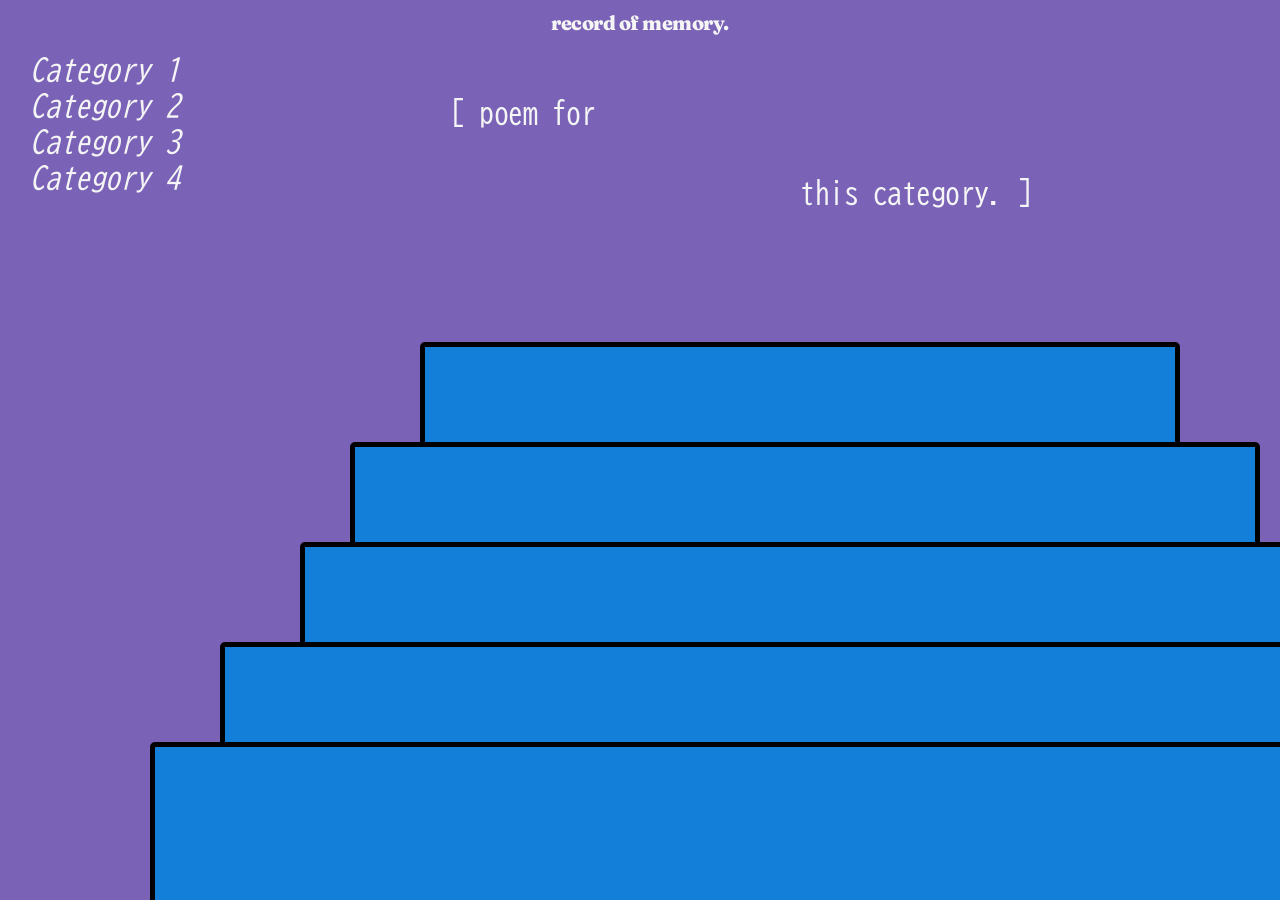
==== cat2.html @ 8b9e2235 "html audio transfer" ====
<!DOCTYPE html>
<html>
<link rel="preconnect" href="https://fonts.googleapis.com">
<link rel="preconnect" href="https://fonts.gstatic.com" crossorigin>
<link href="https://fonts.googleapis.com/css2?family=Averia+Serif+Libre:ital,wght@0,300;0,400;0,700;1,300;1,400;1,700&family=Fraunces:ital,opsz,wght@0,9..144,100..900;1,9..144,100..900&family=Instrument+Serif:ital@0;1&family=Lexend+Zetta:wght@100..900&family=Special+Gothic+Condensed+One&display=swap" rel="stylesheet">
<link rel="preconnect" href="https://fonts.googleapis.com">
<link rel="preconnect" href="https://fonts.gstatic.com" crossorigin>
<link href="https://fonts.googleapis.com/css2?family=Averia+Serif+Libre:ital,wght@0,300;0,400;0,700;1,300;1,400;1,700&family=BIZ+UDGothic&family=Fraunces:ital,opsz,wght@0,9..144,100..900;1,9..144,100..900&family=Instrument+Serif:ital@0;1&family=Lexend+Zetta:wght@100..900&family=Special+Gothic+Condensed+One&display=swap" rel="stylesheet">

<link rel="stylesheet" href="styles.css">
<head>
    <title>HTML Audio Example</title>
</head>
<body>
    <h1> record of memory.</h1>
    <h2>[ poem for</h2>
    <h3> this category. ]</h3>
    <a href="index.html">Category 1</a> <br><br>
    <a href="cat2.html">Category 2</a> <br><br>
    <a href="cat3.html">Category 3</a> <br><br>
    <a href="cat4.html">Category 4</a> <br><br>
</div>
<div class="audio-container">
    <div class="audio6"></div>
    <div class="audio7"></div>
    <div class="audio8"></div>
    <div class="audio9"></div>
    <div class="audio10"></div>
</div>
</body>
</html>
---- styles.css ----
.special-gothic-condensed-one-regular {
  font-family: "Special Gothic Condensed One", sans-serif;
  font-style: normal;
}

.fraunces {
  font-family: "Fraunces", serif;
  font-optical-sizing: auto;
  font-weight: 800;
  font-style: normal;
  font-variation-settings:
    "SOFT" 0,
    "WONK" 0;
}

.biz-udgothic-regular {
  font-family: "BIZ UDGothic", sans-serif;
  font-weight: 400;
  font-style: normal;
}

body {
    background-color: #7a62b6;
    margin: 0;
    padding: 0;
    height: 100%;      /* Sets the height to the full viewport height */
    width: 100%;       /* Sets the width to the full viewport width */
    overflow: hidden;  /* Prevents all horizontal and vertical scrolling */
    margin-top: 10px;
}

h1 {
    color: whitesmoke;
    text-align: center;
    margin-top: 2px;
    font-size: 20px;
    font-family: "Fraunces", serif;
    font-weight: 800;
    letter-spacing: -0.5px;
    padding: 0;
    z-index: -1000;
}

h2 {
  position: absolute;
  color: whitesmoke;
  font-family: "BIZ UDGothic", sans-serif;
  font-weight: 400;
  font-style: normal;
  letter-spacing: -0.5px;
  font-size: 30px;
  margin-top: 50px;
  margin-left: 450px;
  z-index: -1000;
}

h3 {
  position: absolute;
  color: whitesmoke;
  font-family: "BIZ UDGothic", sans-serif;
  font-weight: 400;
  font-style: normal;
  letter-spacing: -0.5px;
  font-size: 30px;
  margin-left: 800px;
  margin-top: 130px;
  z-index: -1000;
}

a {
  position: absolute;
  font-family: "BIZ UDGothic", sans-serif;
  font-style: italic;
  font-size: 30px;
  text-decoration: none;
  margin-left: 30px;
  line-height: 1.5;
  z-index: 9000;
  color: whitesmoke;



}
.audio-container {
  position: fixed;
}

.audio1, .audio2, .audio3, .audio4, .audio5 {
  position: absolute;
  background-color: rgb(255, 116, 41);
  border-radius: 5px;
  border: black 4pt solid;
  transition: all 1s ease;
}

.audio1, .audio6, .audio11, .audio16 {
  width: 750px;
  height: 750px;
  margin-left: 420px;
  z-index: -1000;
  margin-top: 150px;
}

.audio1:hover {
  margin-top: 20px;
  transition: all 1s ease;
}

.audio2, .audio7, .audio12, .audio17 {
  width: 900px;
  height: 900px;
  margin-left: 350px;
  z-index: 200;
  margin-top: 250px;
}

.audio2:hover {
  margin-top: 20px;
  transition: all 1s ease;
}

.audio3, .audio8, .audio13, .audio18 {
  width: 1000px;
  height: 1000px;
  margin-left: 300px;
  z-index: 600;
  margin-top: 350px;
}

.audio3:hover {
  margin-top: 20px;
  transition: all 1s ease;
}

.audio4, .audio9, .audio14, .audio19 {
  width: 1150px;
  height: 1150px;
  margin-left: 220px;
  z-index: 1000;
  margin-top: 450px;
}

.audio4:hover {
  margin-top: 20px;
  transition: all 1s ease;
}

.audio5, .audio10, .audio15, .audio20 {
  width: 1300px;
  height: 1300px;
  margin-left: 150px;
  z-index: 2000;
  margin-top: 550px;
}

.audio5:hover {
  margin-top: 20px;
  transition: all 1s ease;
}

.audio6, .audio7, .audio8, .audio9, .audio10 {
  position: absolute;
  background-color: rgb(19, 127, 216);
  border-radius: 5px;
  border: black 4pt solid;
  transition: all 1s ease;
}

.audio6 {
  position: absolute;
  width: 750px;
  height: 750px;
  margin-left: 420px;
  z-index: -1000;
  margin-top: 150px;
}

.audio6:hover {
  margin-top: 20px;
  transition: all 1s ease;
}

.audio7 {
  position: absolute;
  width: 900px;
  height: 900px;
  background-color: rgb(19, 127, 216);
  margin-left: 350px;
  z-index: 200;
  margin-top: 250px;
  border-radius: 5px;
  border: black 4pt solid;
  transition: all 1s ease;
}

.audio7:hover {
  margin-top: 20px;
  transition: all 1s ease;
}

.audio8 {
  position: absolute;
  width: 1000px;
  height: 1000px;
  background-color: rgb(19, 127, 216);
  margin-left: 300px;
  z-index: 600;
  margin-top: 350px;
  border-radius: 5px;
  border: black 4pt solid;
  transition: all 1s ease;
}

.audio8:hover {
  margin-top: 20px;
  transition: all 1s ease;
}

.audio9 {
  position: absolute;
  width: 1150px;
  height: 1150px;
  background-color: rgb(19, 127, 216);
  margin-left: 220px;
  z-index: 1000;
  margin-top: 450px;
  border-radius: 5px;
  border: black 4pt solid;
  transition: all 1s ease;
}

.audio9:hover {
  margin-top: 20px;
  transition: all 1s ease;
}

.audio10 {
  position: absolute;
  width: 1300px;
  height: 1300px;
  background-color: rgb(19, 127, 216);
  margin-left: 150px;
  z-index: 2000;
  margin-top: 550px;
  border-radius: 5px;
  border: black 4pt solid;
  transition: all 1s ease;
}

.audio10:hover {
  margin-top: 20px;
  transition: all 1s ease;
}

.audio11 {
  position: absolute;
  width: 750px;
  height: 750px;
  background-color: rgb(255, 116, 41);
  margin-left: 420px;
  z-index: -1000;
  margin-top: 150px;
  border-radius: 5px;
  border: black 4pt solid;
  transition: all 1s ease;
}

.audio11:hover {
  margin-top: 20px;
  transition: all 1s ease;
}

.audio12 {
  position: absolute;
  width: 900px;
  height: 900px;
  background-color: rgb(255, 116, 41);
  margin-left: 350px;
  z-index: 200;
  margin-top: 250px;
  border-radius: 5px;
  border: black 4pt solid;
  transition: all 1s ease;
}

.audio12:hover {
  margin-top: 20px;
  transition: all 1s ease;
}

.audio13 {
  position: absolute;
  width: 1000px;
  height: 1000px;
  background-color: rgb(255, 116, 41);
  margin-left: 300px;
  z-index: 600;
  margin-top: 350px;
  border-radius: 5px;
  border: black 4pt solid;
  transition: all 1s ease;
}

.audio13:hover {
  margin-top: 20px;
  transition: all 1s ease;
}

.audio14 {
  position: absolute;
  width: 1150px;
  height: 1150px;
  background-color: rgb(255, 116, 41);
  margin-left: 220px;
  z-index: 1000;
  margin-top: 450px;
  border-radius: 5px;
  border: black 4pt solid;
  transition: all 1s ease;
}

.audio14:hover {
  margin-top: 20px;
  transition: all 1s ease;
}

.audio15 {
  position: absolute;
  width: 1300px;
  height: 1300px;
  background-color: rgb(255, 116, 41);
  margin-left: 150px;
  z-index: 2000;
  margin-top: 550px;
  border-radius: 5px;
  border: black 4pt solid;
  transition: all 1s ease;
}

.audio15:hover {
  margin-top: 20px;
  transition: all 1s ease;
}
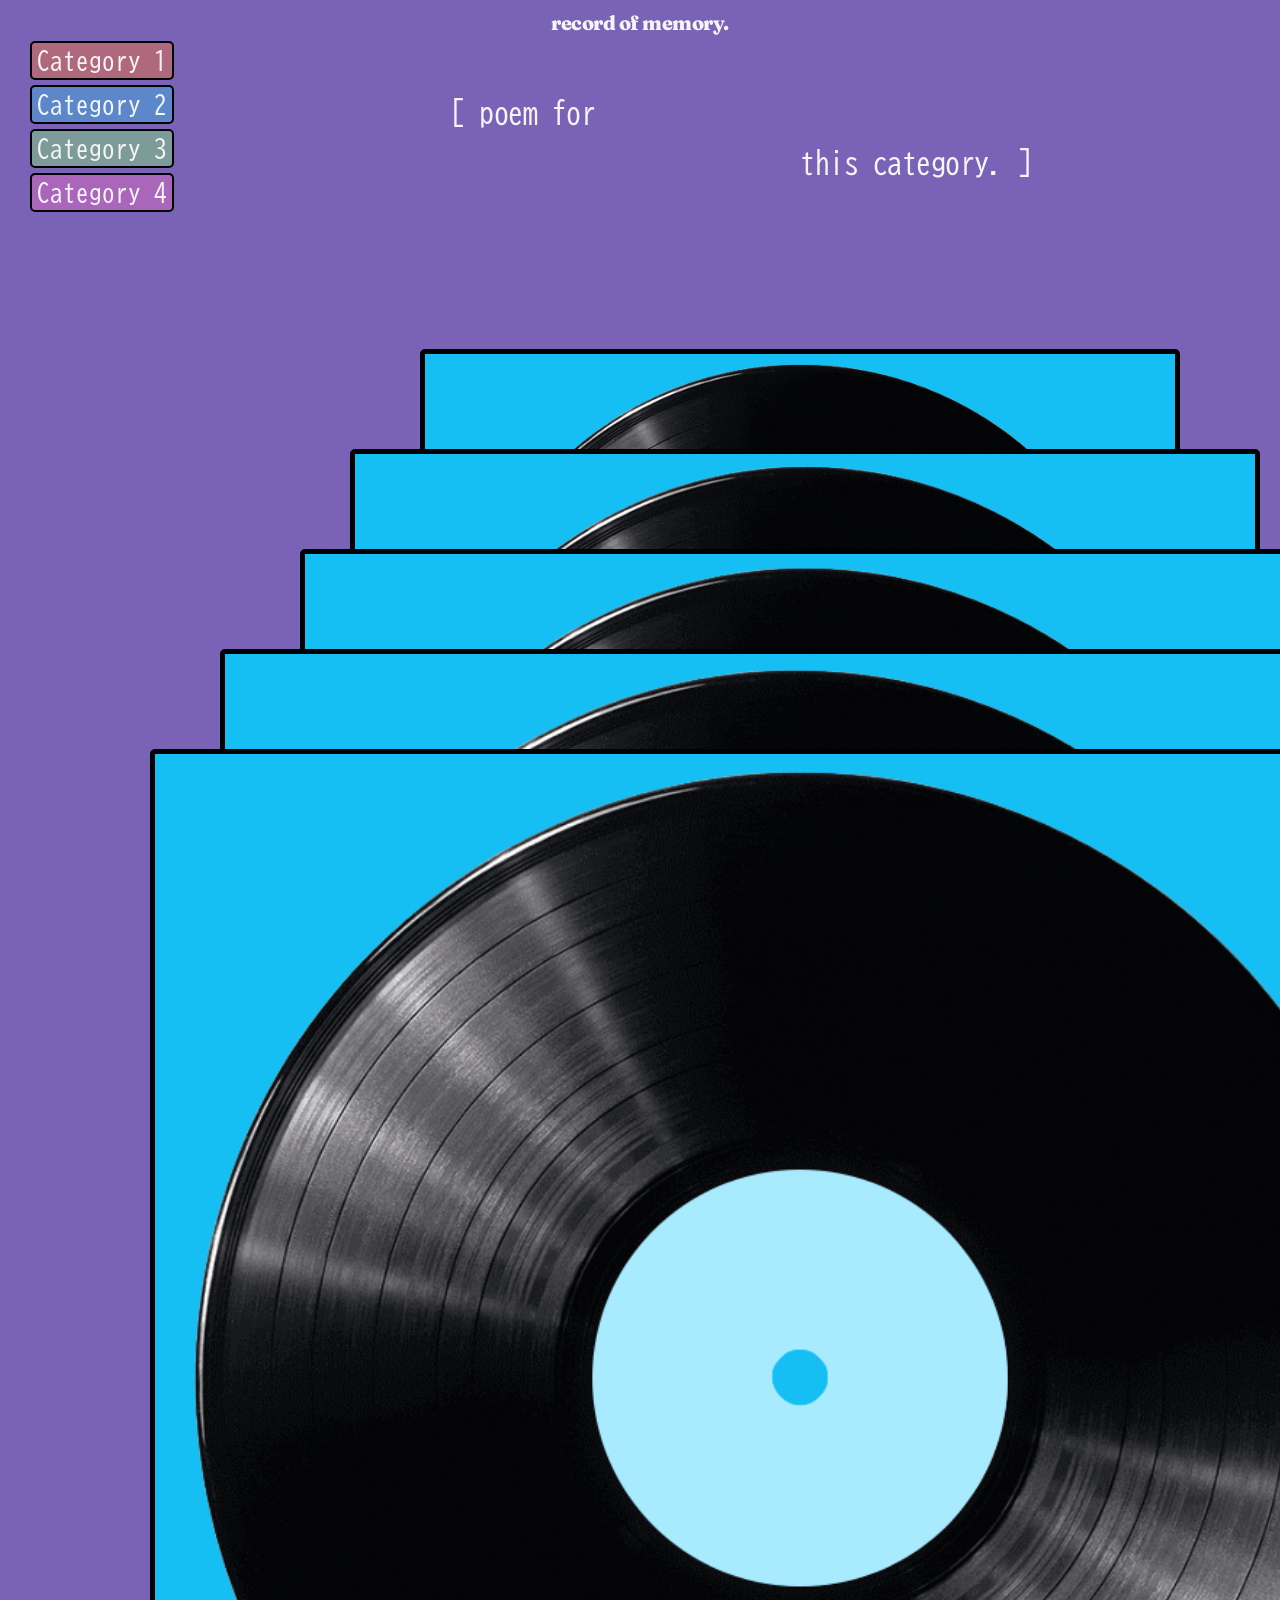
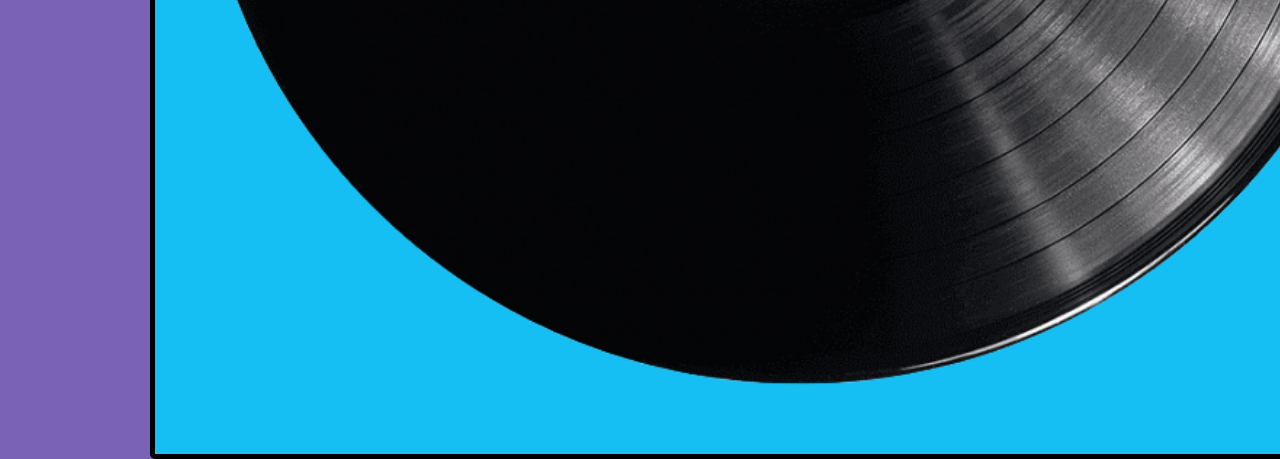
==== commit 3feba5ec: "all changes" ====
--- a/cat2.html
+++ b/cat2.html
@@ -21,11 +21,21 @@
     <a href="cat4.html">Category 4</a> <br><br>
 </div>
 <div class="audio-container">
-    <div class="audio6"></div>
-    <div class="audio7"></div>
-    <div class="audio8"></div>
-    <div class="audio9"></div>
-    <div class="audio10"></div>
+    <div class="audio6">
+         <img src="assets/audio6.png" id="img6">
+    </div>
+    <div class="audio7">
+         <img src="assets/audio7.png" id="img7">
+    </div>
+    <div class="audio8">
+         <img src="assets/audio8.png" id="img8">
+    </div>
+    <div class="audio9">
+         <img src="assets/audio9.png" id="img9">
+    </div>
+    <div class="audio10">
+         <img src="assets/audio10.png" id="img10">
+    </div>
 </div>
 </body>
 </html>
--- a/styles.css
+++ b/styles.css
@@ -23,7 +23,7 @@
     background-color: #7a62b6;
     margin: 0;
     padding: 0;
-    height: 100%;      /* Sets the height to the full viewport height */
+    height: 100vh;      /* Sets the height to the full viewport height */
     width: 100%;       /* Sets the width to the full viewport width */
     overflow: hidden;  /* Prevents all horizontal and vertical scrolling */
     margin-top: 10px;
@@ -38,11 +38,159 @@
     font-weight: 800;
     letter-spacing: -0.5px;
     padding: 0;
-    z-index: -1000;
+    z-index: 100;
+    position: relative;
+}
+
+a {
+  position: relative;
+  font-family: "BIZ UDGothic", sans-serif;
+  font-style: normal;
+  font-size: 25px;
+  text-decoration: none;
+  margin-left: 30px;
+  z-index: 1500;
+  color: whitesmoke;
+  padding: 5px;
+  border: black 2pt solid;
+  border-radius: 5px;
+  margin-bottom: 50px;
+}
+
+a[href^="index.html"] {
+  background-color: rgba(255, 116, 41, 0.4);
+}
+
+a[href^="cat2.html"] {
+  background-color: rgb(49, 192, 235, 0.4);
+
+}
+
+a[href^="cat3.html"]{
+  background-color: rgb(131, 243, 111, 0.4);
+}
+
+a[href^="cat4.html"] {
+  background-color: rgb(243, 111, 192, 0.4);
+}
+
+a[href^="index.html"]:hover {
+  background-color: #ff7429;
+  padding: 10px;
+
+}
+
+a[href^="cat2.html"]:hover {
+  background-color: #31c0eb;
+  padding: 10px;
+}
+
+a[href^="cat3.html"]:hover {
+  background-color: #A2C743;
+  padding: 10px;
+}
+
+a[href^="cat4.html"]:hover {
+  background-color: #f36fc0;
+  padding: 10px;
+}
+
+.audio-container {
+  position: relative;
+  height: 100vh;                                                        
+}
+
+.img [src] {
+  /* changed: center inside .audio-container */
+  position: absolute;
+  top: 50%;
+  left: 50%;
+  transform: translate(-50%, -50%);
+  /* keep stacking control as needed */
+  z-index: 0;
+}
+
+.audio1:hover, .audio2:hover, .audio3:hover, .audio4:hover, .audio5:hover, .audio6:hover, .audio7:hover, .audio8:hover, .audio9:hover, .audio10:hover, .audio11:hover, .audio12:hover, .audio13:hover, .audio14:hover, .audio15:hover, .audio16:hover, .audio17:hover, .audio18:hover, .audio19:hover, .audio20:hover {
+  margin-top: 20px;
+  transition: all 1s ease;
+  transform: translateZ(50px);
+  margin-top: -150px;
+}
+
+.audio1, .audio2, .audio3, .audio4, .audio5 {
+  position: absolute;
+  background-color: rgb(255, 116, 41);
+  border-radius: 5px;
+  border: black 4pt solid;
+  transition: all 1s ease;
+}
+
+.audio6, .audio7, .audio8, .audio9, .audio10 {
+  position: absolute;
+  background-color: rgb(21, 191, 243);
+  border-radius: 5px;
+  border: black 4pt solid;
+  transition: all 1s ease;
+}
+
+.audio11, .audio12, .audio13, .audio14, .audio15 {
+  position: absolute;
+  background-color: #A2C743;
+  border-radius: 5px;
+  border: black 4pt solid;
+  transition: all 1s ease;
+}
+
+.audio16, .audio17, .audio18, .audio19, .audio20 {
+  position: absolute;
+  background-color: rgb(243, 111, 192);
+  border-radius: 5px;
+  border: black 4pt solid;
+  transition: all 1s ease;
+}
+
+.audio1, .audio6, .audio11, .audio16 {
+  width: 750px;
+  height: 750px;
+  margin-left: 420px;
+  z-index: 150;
+  margin-top: 125px;
+}
+
+.audio2, .audio7, .audio12, .audio17 {
+  width: 900px;
+  height: 900px;
+  margin-left: 350px;
+  z-index: 200;
+  margin-top: 225px;
+}
+
+.audio3, .audio8, .audio13, .audio18 {
+  width: 1000px;
+  height: 1000px;
+  margin-left: 300px;
+  z-index: 600;
+  margin-top: 325px;
+}
+
+.audio4, .audio9, .audio14, .audio19 {
+  width: 1150px;
+  height: 1150px;
+  margin-left: 220px;
+  z-index: 1000;
+  margin-top: 425px;
+}
+
+.audio5, .audio10, .audio15, .audio20 {
+  width: 1300px;
+  height: 1300px;
+  margin-left: 150px;
+  z-index: 2000;
+  margin-top: 525px;
 }
 
 h2 {
-  position: absolute;
+  position: fixed;
   color: whitesmoke;
   font-family: "BIZ UDGothic", sans-serif;
   font-weight: 400;
@@ -55,7 +203,7 @@
 }
 
 h3 {
-  position: absolute;
+  position: fixed;
   color: whitesmoke;
   font-family: "BIZ UDGothic", sans-serif;
   font-weight: 400;
@@ -63,281 +211,37 @@
   letter-spacing: -0.5px;
   font-size: 30px;
   margin-left: 800px;
-  margin-top: 130px;
+  margin-top: 100px;
   z-index: -1000;
 }
 
-a {
-  position: absolute;
-  font-family: "BIZ UDGothic", sans-serif;
-  font-style: italic;
-  font-size: 30px;
-  text-decoration: none;
-  margin-left: 30px;
-  line-height: 1.5;
-  z-index: 9000;
-  color: whitesmoke;
-
-
-
-}
-.audio-container {
-  position: fixed;
-}
-
-.audio1, .audio2, .audio3, .audio4, .audio5 {
-  position: absolute;
-  background-color: rgb(255, 116, 41);
-  border-radius: 5px;
-  border: black 4pt solid;
-  transition: all 1s ease;
-}
-
-.audio1, .audio6, .audio11, .audio16 {
-  width: 750px;
-  height: 750px;
-  margin-left: 420px;
-  z-index: -1000;
-  margin-top: 150px;
-}
-
-.audio1:hover {
-  margin-top: 20px;
-  transition: all 1s ease;
-}
-
-.audio2, .audio7, .audio12, .audio17 {
-  width: 900px;
-  height: 900px;
-  margin-left: 350px;
-  z-index: 200;
-  margin-top: 250px;
-}
-
-.audio2:hover {
-  margin-top: 20px;
-  transition: all 1s ease;
-}
-
-.audio3, .audio8, .audio13, .audio18 {
-  width: 1000px;
-  height: 1000px;
-  margin-left: 300px;
-  z-index: 600;
-  margin-top: 350px;
-}
-
-.audio3:hover {
-  margin-top: 20px;
-  transition: all 1s ease;
-}
-
-.audio4, .audio9, .audio14, .audio19 {
-  width: 1150px;
-  height: 1150px;
-  margin-left: 220px;
-  z-index: 1000;
-  margin-top: 450px;
-}
-
-.audio4:hover {
-  margin-top: 20px;
-  transition: all 1s ease;
-}
-
-.audio5, .audio10, .audio15, .audio20 {
-  width: 1300px;
-  height: 1300px;
-  margin-left: 150px;
-  z-index: 2000;
-  margin-top: 550px;
-}
-
-.audio5:hover {
-  margin-top: 20px;
-  transition: all 1s ease;
-}
-
-.audio6, .audio7, .audio8, .audio9, .audio10 {
-  position: absolute;
-  background-color: rgb(19, 127, 216);
-  border-radius: 5px;
-  border: black 4pt solid;
-  transition: all 1s ease;
-}
-
-.audio6 {
-  position: absolute;
-  width: 750px;
-  height: 750px;
-  margin-left: 420px;
-  z-index: -1000;
-  margin-top: 150px;
-}
-
-.audio6:hover {
-  margin-top: 20px;
-  transition: all 1s ease;
-}
-
-.audio7 {
-  position: absolute;
-  width: 900px;
-  height: 900px;
-  background-color: rgb(19, 127, 216);
-  margin-left: 350px;
-  z-index: 200;
-  margin-top: 250px;
-  border-radius: 5px;
-  border: black 4pt solid;
-  transition: all 1s ease;
-}
-
-.audio7:hover {
-  margin-top: 20px;
-  transition: all 1s ease;
-}
-
-.audio8 {
-  position: absolute;
-  width: 1000px;
-  height: 1000px;
-  background-color: rgb(19, 127, 216);
-  margin-left: 300px;
-  z-index: 600;
-  margin-top: 350px;
-  border-radius: 5px;
-  border: black 4pt solid;
-  transition: all 1s ease;
-}
-
-.audio8:hover {
-  margin-top: 20px;
-  transition: all 1s ease;
-}
-
-.audio9 {
-  position: absolute;
-  width: 1150px;
-  height: 1150px;
-  background-color: rgb(19, 127, 216);
-  margin-left: 220px;
-  z-index: 1000;
-  margin-top: 450px;
-  border-radius: 5px;
-  border: black 4pt solid;
-  transition: all 1s ease;
-}
-
-.audio9:hover {
-  margin-top: 20px;
-  transition: all 1s ease;
-}
-
-.audio10 {
-  position: absolute;
-  width: 1300px;
-  height: 1300px;
-  background-color: rgb(19, 127, 216);
-  margin-left: 150px;
-  z-index: 2000;
-  margin-top: 550px;
-  border-radius: 5px;
-  border: black 4pt solid;
-  transition: all 1s ease;
-}
-
-.audio10:hover {
-  margin-top: 20px;
-  transition: all 1s ease;
-}
-
-.audio11 {
-  position: absolute;
-  width: 750px;
-  height: 750px;
-  background-color: rgb(255, 116, 41);
-  margin-left: 420px;
-  z-index: -1000;
-  margin-top: 150px;
-  border-radius: 5px;
-  border: black 4pt solid;
-  transition: all 1s ease;
-}
-
-.audio11:hover {
-  margin-top: 20px;
-  transition: all 1s ease;
-}
-
-.audio12 {
-  position: absolute;
-  width: 900px;
-  height: 900px;
-  background-color: rgb(255, 116, 41);
-  margin-left: 350px;
-  z-index: 200;
-  margin-top: 250px;
-  border-radius: 5px;
-  border: black 4pt solid;
-  transition: all 1s ease;
-}
-
-.audio12:hover {
-  margin-top: 20px;
-  transition: all 1s ease;
-}
-
-.audio13 {
-  position: absolute;
-  width: 1000px;
-  height: 1000px;
-  background-color: rgb(255, 116, 41);
-  margin-left: 300px;
-  z-index: 600;
-  margin-top: 350px;
-  border-radius: 5px;
-  border: black 4pt solid;
-  transition: all 1s ease;
-}
-
-.audio13:hover {
-  margin-top: 20px;
-  transition: all 1s ease;
-}
-
-.audio14 {
-  position: absolute;
-  width: 1150px;
-  height: 1150px;
-  background-color: rgb(255, 116, 41);
-  margin-left: 220px;
-  z-index: 1000;
-  margin-top: 450px;
-  border-radius: 5px;
-  border: black 4pt solid;
-  transition: all 1s ease;
-}
-
-.audio14:hover {
-  margin-top: 20px;
-  transition: all 1s ease;
-}
-
-.audio15 {
-  position: absolute;
-  width: 1300px;
-  height: 1300px;
-  background-color: rgb(255, 116, 41);
-  margin-left: 150px;
-  z-index: 2000;
-  margin-top: 550px;
-  border-radius: 5px;
-  border: black 4pt solid;
-  transition: all 1s ease;
-}
-
-.audio15:hover {
-  margin-top: 20px;
-  transition: all 1s ease;
+#img1, #img6, #img11, #img16 {
+  width: 700px;
+  height: auto;
+  margin-left: 25px;
+
+}
+
+#img2, #img7,#img12, #img17 {
+  width: 850px;
+  height: auto;
+  margin-left: 25px;
+}
+
+#img3, #img8, #img13, #img18 {
+  width: 950px;
+  height: auto;
+  margin-left: 25px; 
+}
+
+#img4, #img9, #img14, #img19 {
+  width: 1090px;
+  height: auto;
+  margin-left: 25px; 
+}
+
+#img5, #img10, #img15, #img20 {
+  width: 1220px;
+  height: auto;
+  margin-left: 35px;
 }
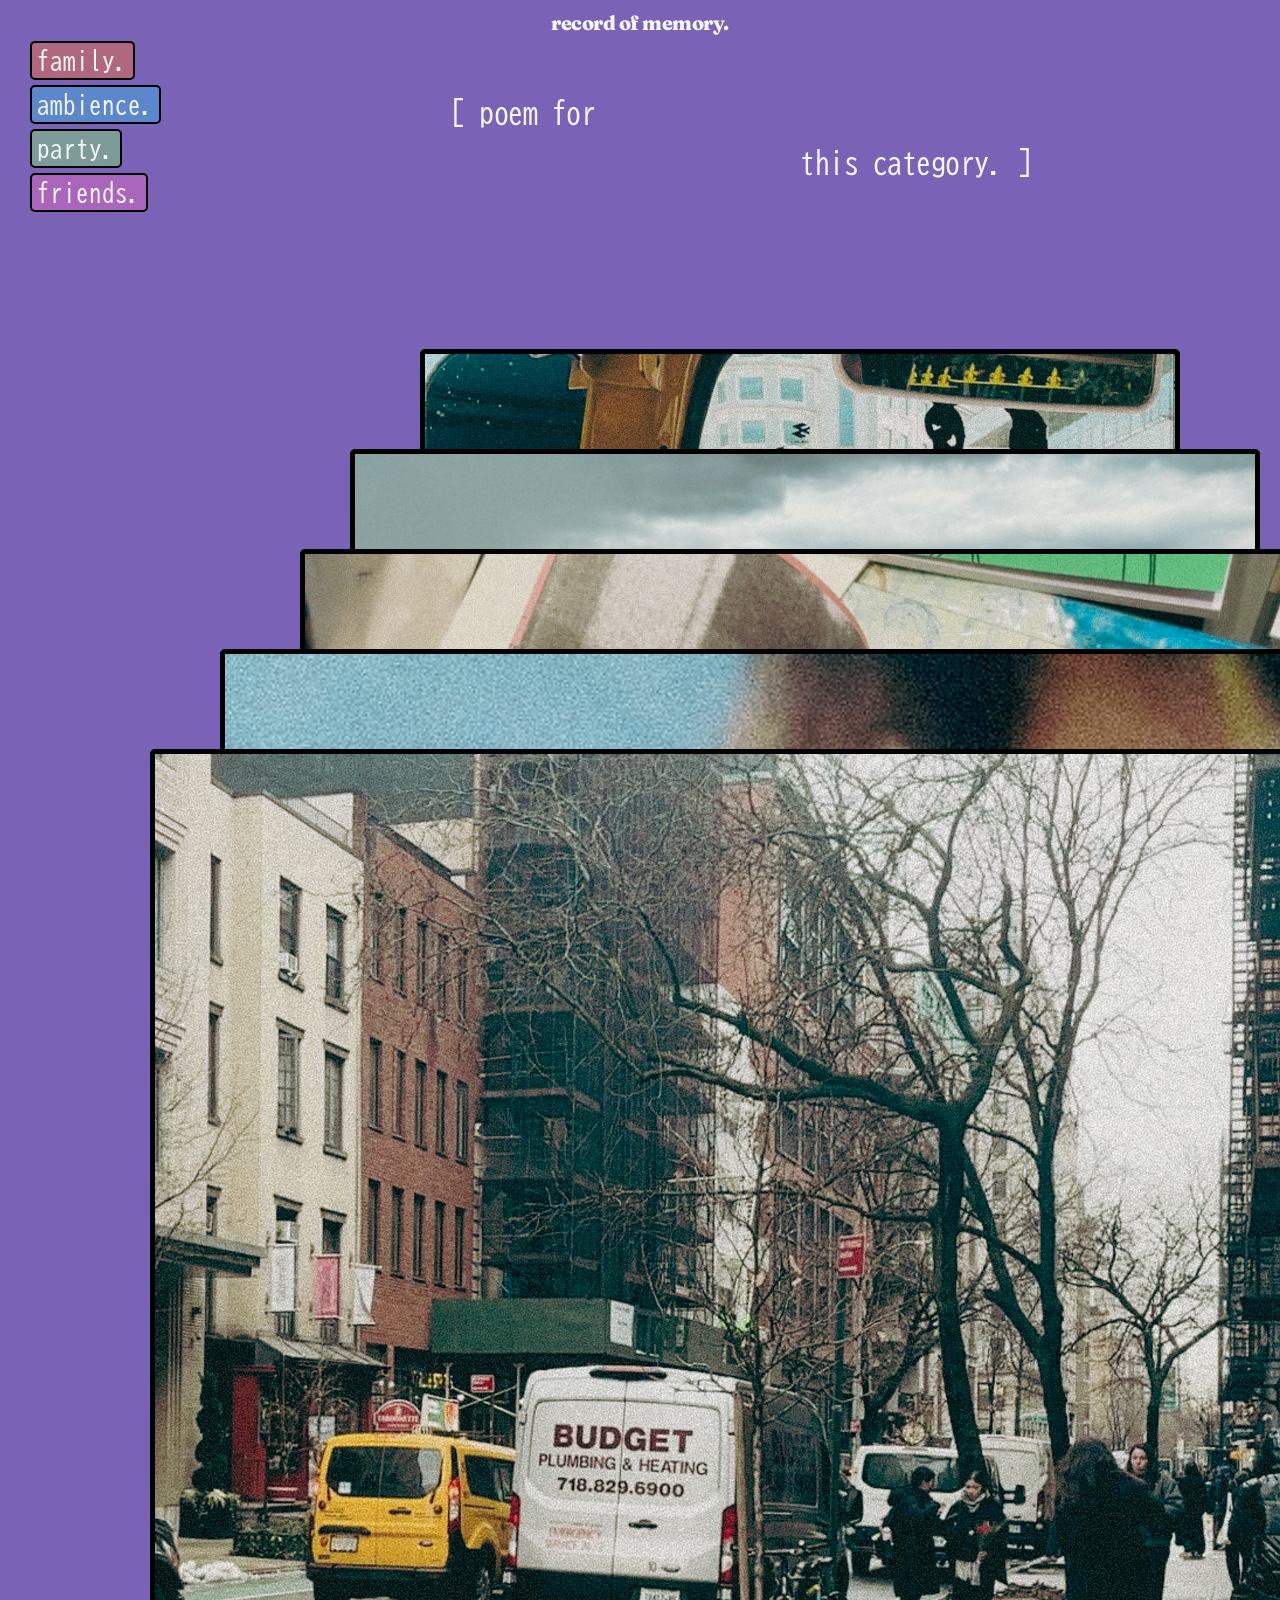
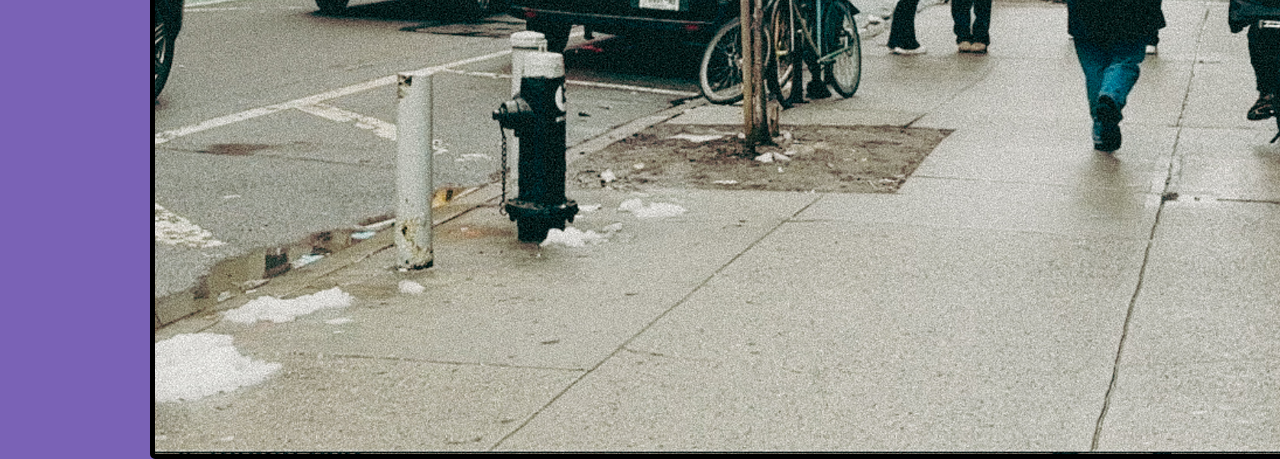
==== commit a17fb19a: "new changes" ====
--- a/cat2.html
+++ b/cat2.html
@@ -15,26 +15,45 @@
     <h1> record of memory.</h1>
     <h2>[ poem for</h2>
     <h3> this category. ]</h3>
-    <a href="index.html">Category 1</a> <br><br>
-    <a href="cat2.html">Category 2</a> <br><br>
-    <a href="cat3.html">Category 3</a> <br><br>
-    <a href="cat4.html">Category 4</a> <br><br>
+    <a href="index.html">family.</a><br><br>
+    <a href="cat2.html">ambience.</a><br><br>
+    <a href="cat3.html">party.</a><br><br>
+    <a href="cat4.html">friends.</a><br><br>
 </div>
 <div class="audio-container">
     <div class="audio6">
+          <img src="albumimgs/indiaroad.jpg" class="album-img">
          <img src="assets/audio6.png" id="img6">
+         <audio controls src="audios/roadsounds.mp3">
+    </audio>
     </div>
+
     <div class="audio7">
+         <img src="albumimgs/niagarafalls.jpg" class="album-img">
          <img src="assets/audio7.png" id="img7">
+         <audio controls src="audios/niagarafalls.mp3">
+    </audio>
     </div>
+
     <div class="audio8">
+          <img src="albumimgs/crowd.jpg" class="album-img">
          <img src="assets/audio8.png" id="img8">
+         <audio controls src="audios/crowdsounds.mp3">
+    </audio>
     </div>
+
     <div class="audio9">
+          <img src="albumimgs/ocean2.jpg" class="album-img">
          <img src="assets/audio9.png" id="img9">
+         <audio controls src="audios/oceansounds.mp3">
+    </audio>
     </div>
+
     <div class="audio10">
+          <img src="albumimgs/nycstreet.jpg" class="album-img">
          <img src="assets/audio10.png" id="img10">
+         <audio controls src="audios/nycstreet.mp3">
+    </audio>
     </div>
 </div>
 </body>
--- a/styles.css
+++ b/styles.css
@@ -95,19 +95,39 @@
   padding: 10px;
 }
 
-.audio-container {
-  position: relative;
-  height: 100vh;                                                        
-}
-
-.img [src] {
-  /* changed: center inside .audio-container */
-  position: absolute;
-  top: 50%;
-  left: 50%;
-  transform: translate(-50%, -50%);
-  /* keep stacking control as needed */
-  z-index: 0;
+audio {
+  display: none;
+}
+.audio-container img {
+  position: absolute;
+  width: 100%;
+  height: 100%;
+  object-fit: cover;
+  top: 0;
+  left: 0;
+}
+
+/* ALBUM ON TOP */
+.album-img1 {
+  position: absolute;
+  width: 750px;
+  height: 750px;
+  margin-left: 420px;
+  margin-top: 125px;
+  z-index: 3000;            /* higher than the .audio z-index values */
+  pointer-events: auto;
+  transform: translateZ(0);
+}
+
+.album-img {
+  z-index: 10;
+  cursor: pointer;
+  transition: opacity 0.4s ease;
+}
+
+.hidden {
+  opacity: 0;
+  pointer-events: none;
 }
 
 .audio1:hover, .audio2:hover, .audio3:hover, .audio4:hover, .audio5:hover, .audio6:hover, .audio7:hover, .audio8:hover, .audio9:hover, .audio10:hover, .audio11:hover, .audio12:hover, .audio13:hover, .audio14:hover, .audio15:hover, .audio16:hover, .audio17:hover, .audio18:hover, .audio19:hover, .audio20:hover {
@@ -244,4 +264,19 @@
   width: 1220px;
   height: auto;
   margin-left: 35px;
+}
+
+/* Rotation animation */
+@keyframes spin {
+  from {
+    transform: rotate(0deg);
+  }
+  to {
+    transform: rotate(360deg);
+  }
+}
+
+/* Class added when audio is playing */
+.playing {
+  animation: spin 10s linear infinite;
 }
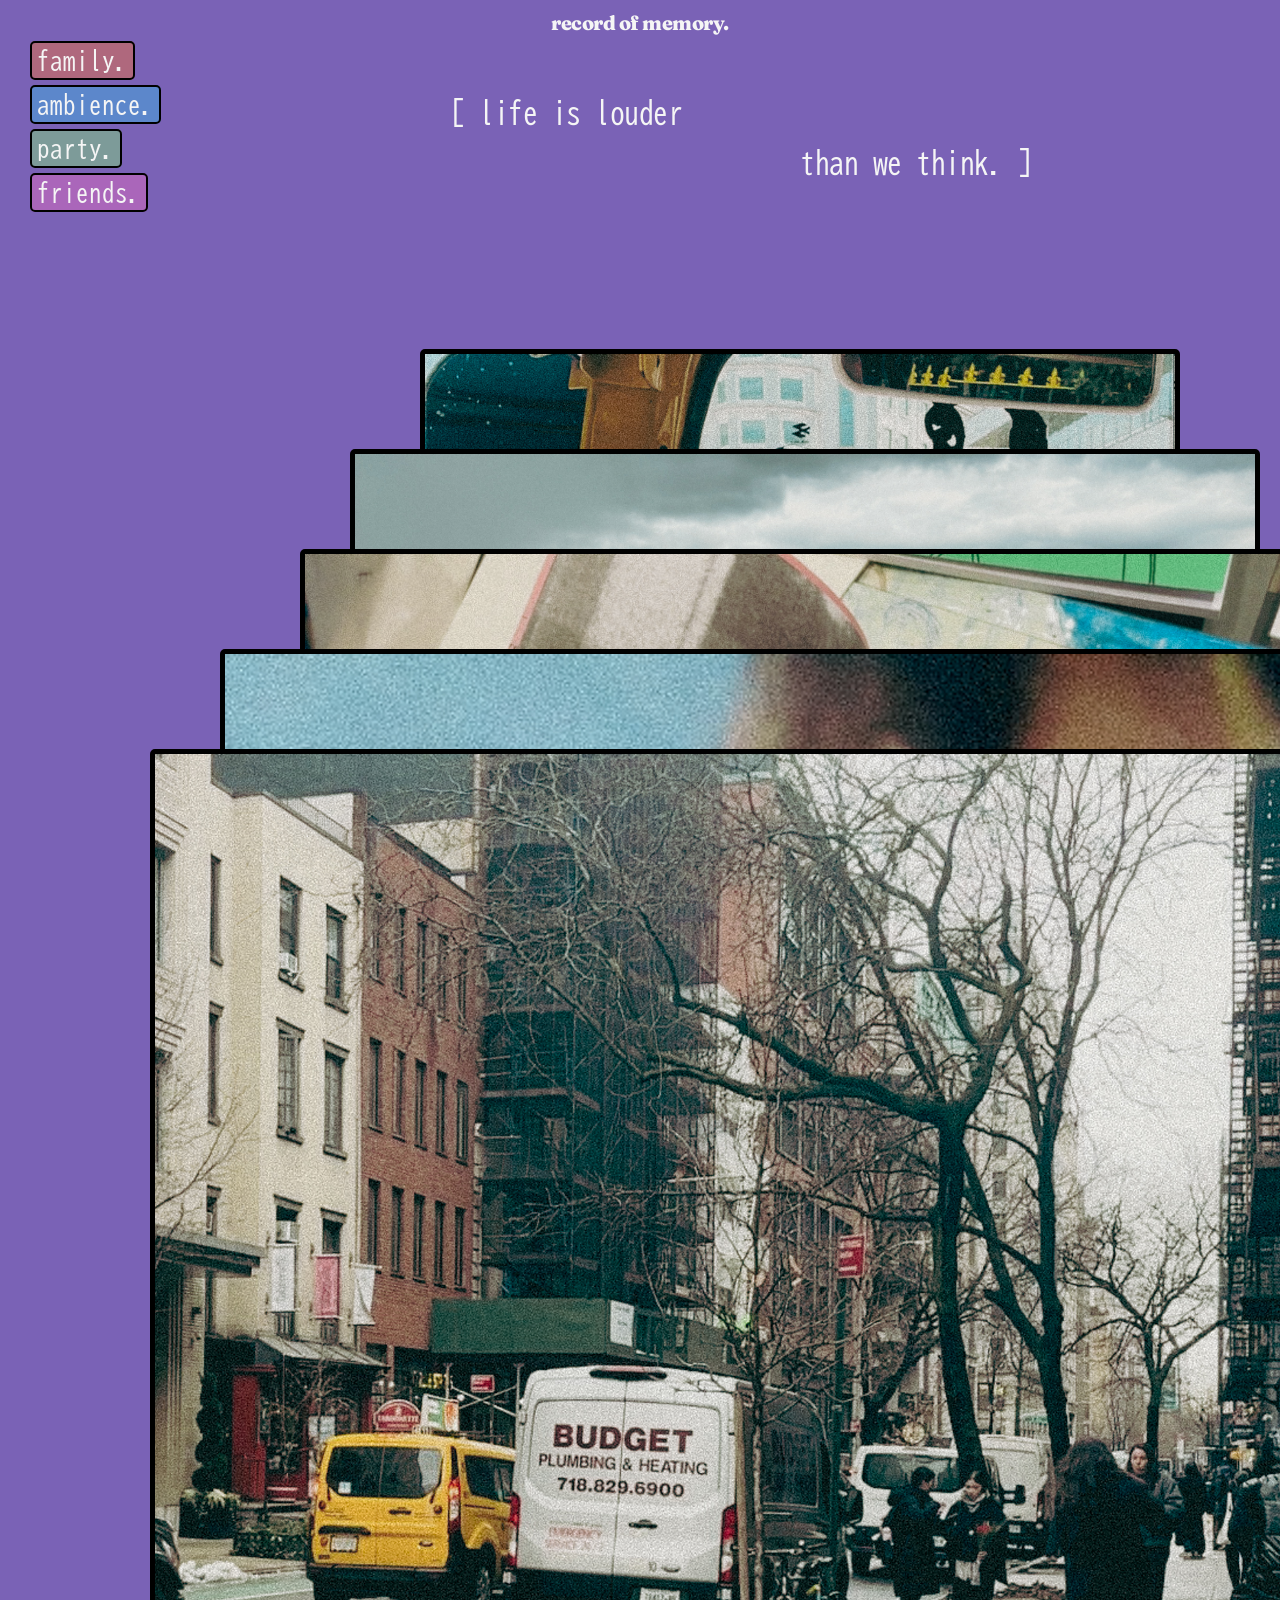
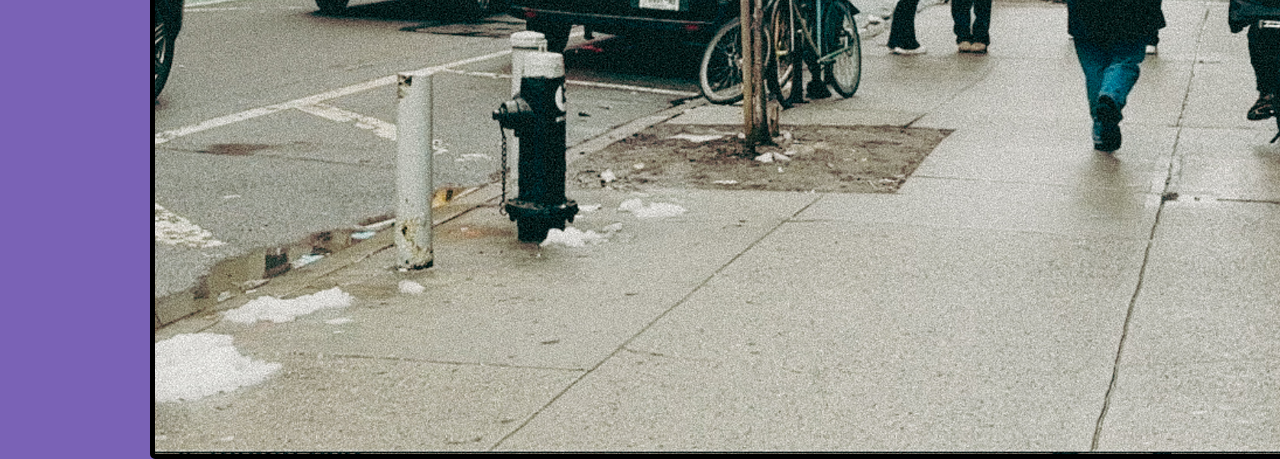
==== commit 79fcaed7: "add new" ====
--- a/cat2.html
+++ b/cat2.html
@@ -13,8 +13,8 @@
 </head>
 <body>
     <h1> record of memory.</h1>
-    <h2>[ poem for</h2>
-    <h3> this category. ]</h3>
+    <h2>[ life is louder</h2>
+    <h3> than we think. ]</h3>
     <a href="index.html">family.</a><br><br>
     <a href="cat2.html">ambience.</a><br><br>
     <a href="cat3.html">party.</a><br><br>
@@ -30,31 +30,33 @@
 
     <div class="audio7">
          <img src="albumimgs/niagarafalls.jpg" class="album-img">
-         <img src="assets/audio7.png" id="img7">
+         <img src="assets/audio7.png" id="img7" class="record-img">
          <audio controls src="audios/niagarafalls.mp3">
     </audio>
     </div>
 
     <div class="audio8">
           <img src="albumimgs/crowd.jpg" class="album-img">
-         <img src="assets/audio8.png" id="img8">
+         <img src="assets/audio8.png" id="img8" class="record-img">
          <audio controls src="audios/crowdsounds.mp3">
     </audio>
     </div>
 
     <div class="audio9">
           <img src="albumimgs/ocean2.jpg" class="album-img">
-         <img src="assets/audio9.png" id="img9">
+         <img src="assets/audio9.png" id="img9" class="record-img">
          <audio controls src="audios/oceansounds.mp3">
     </audio>
     </div>
 
     <div class="audio10">
           <img src="albumimgs/nycstreet.jpg" class="album-img">
-         <img src="assets/audio10.png" id="img10">
+         <img src="assets/audio10.png" id="img10" class="record-img">
          <audio controls src="audios/nycstreet.mp3">
     </audio>
     </div>
+
+    <script src="script.js"></script>
 </div>
 </body>
 </html>
--- a/styles.css
+++ b/styles.css
@@ -130,6 +130,31 @@
   pointer-events: none;
 }
 
+.audio1:hover .album-img,
+.audio2:hover .album-img,
+.audio3:hover .album-img,
+.audio4:hover .album-img,
+.audio5:hover .album-img,
+.audio6:hover .album-img,
+.audio7:hover .album-img,
+.audio8:hover .album-img,
+.audio9:hover .album-img,
+.audio10:hover .album-img,
+.audio11:hover .album-img,
+.audio12:hover .album-img,
+.audio13:hover .album-img,
+.audio14:hover .album-img,
+.audio15:hover .album-img,
+.audio16:hover .album-img,
+.audio17:hover .album-img,
+.audio18:hover .album-img,
+.audio19:hover .album-img,
+.audio20:hover .album-img {
+  opacity: 0;
+  pointer-events: none;
+}
+
+
 .audio1:hover, .audio2:hover, .audio3:hover, .audio4:hover, .audio5:hover, .audio6:hover, .audio7:hover, .audio8:hover, .audio9:hover, .audio10:hover, .audio11:hover, .audio12:hover, .audio13:hover, .audio14:hover, .audio15:hover, .audio16:hover, .audio17:hover, .audio18:hover, .audio19:hover, .audio20:hover {
   margin-top: 20px;
   transition: all 1s ease;
@@ -276,7 +301,7 @@
   }
 }
 
-/* Class added when audio is playing */
+/* spin */
 .playing {
   animation: spin 10s linear infinite;
 }
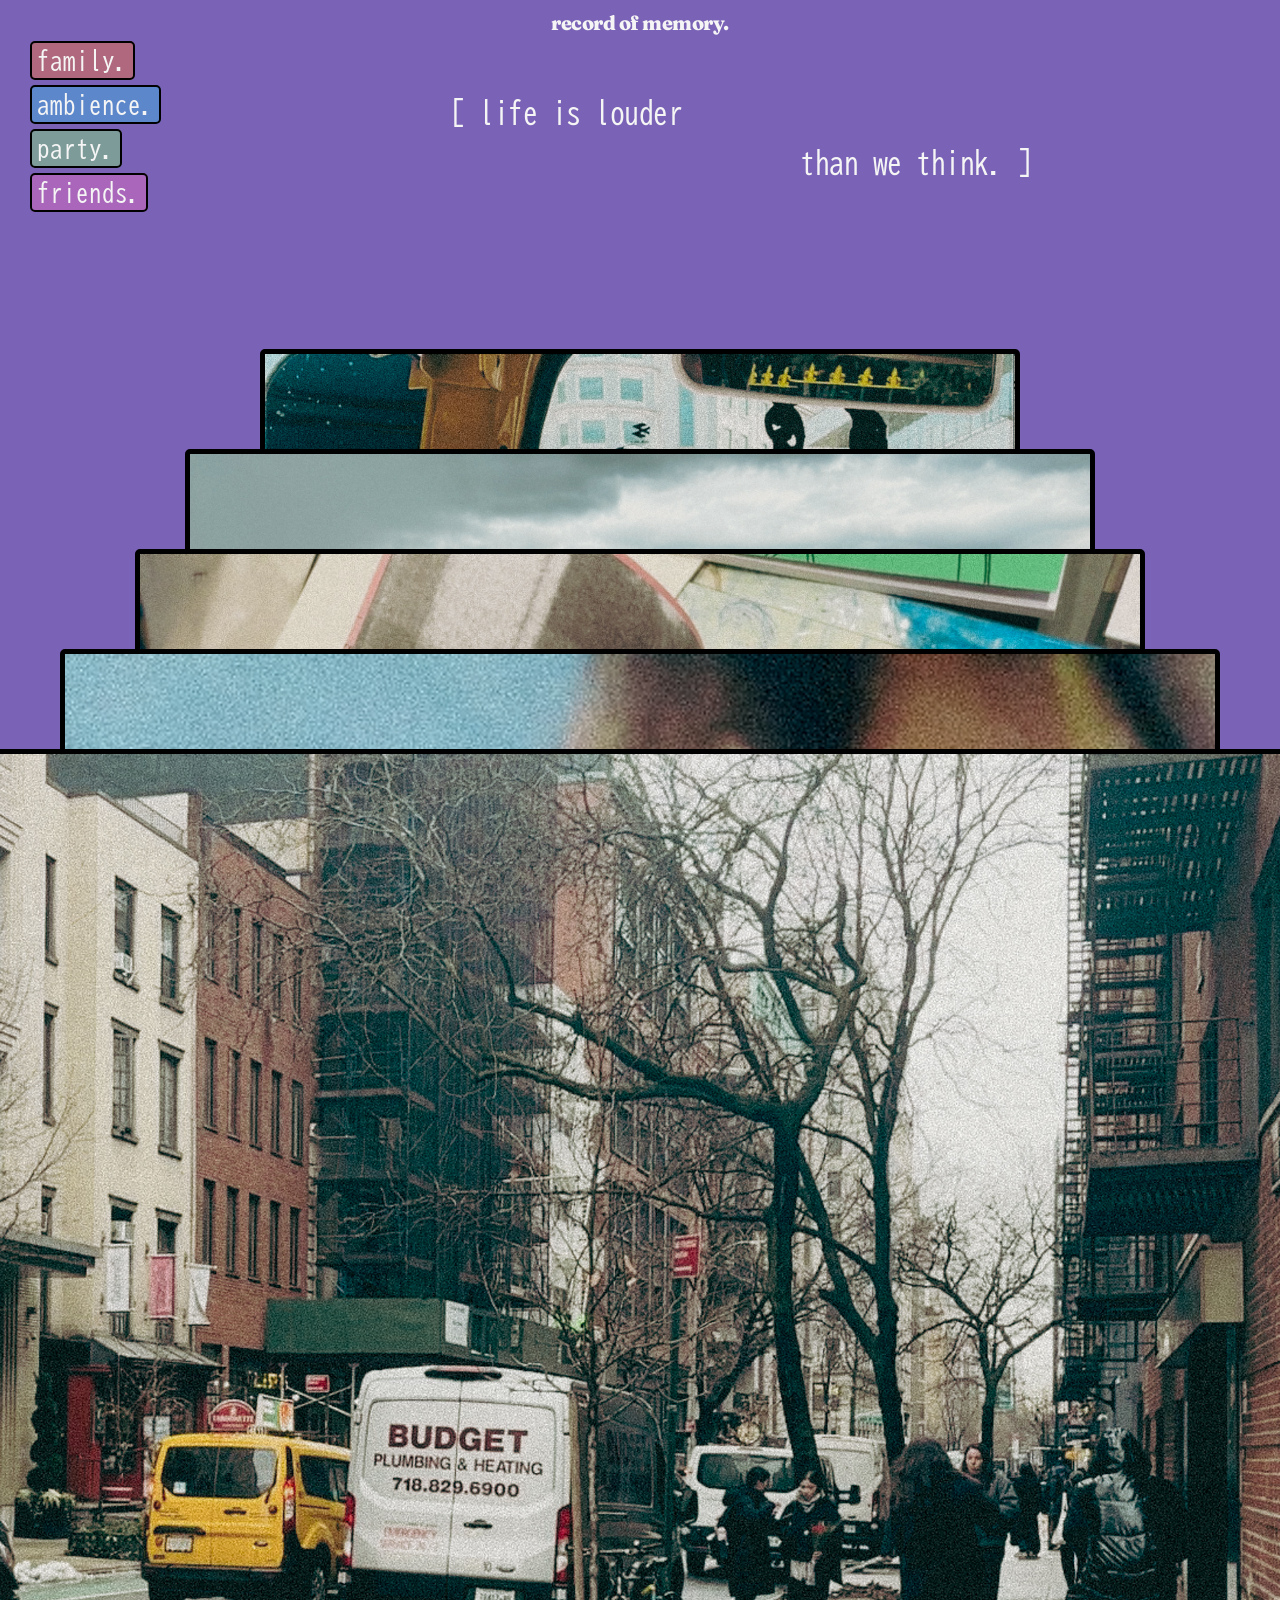
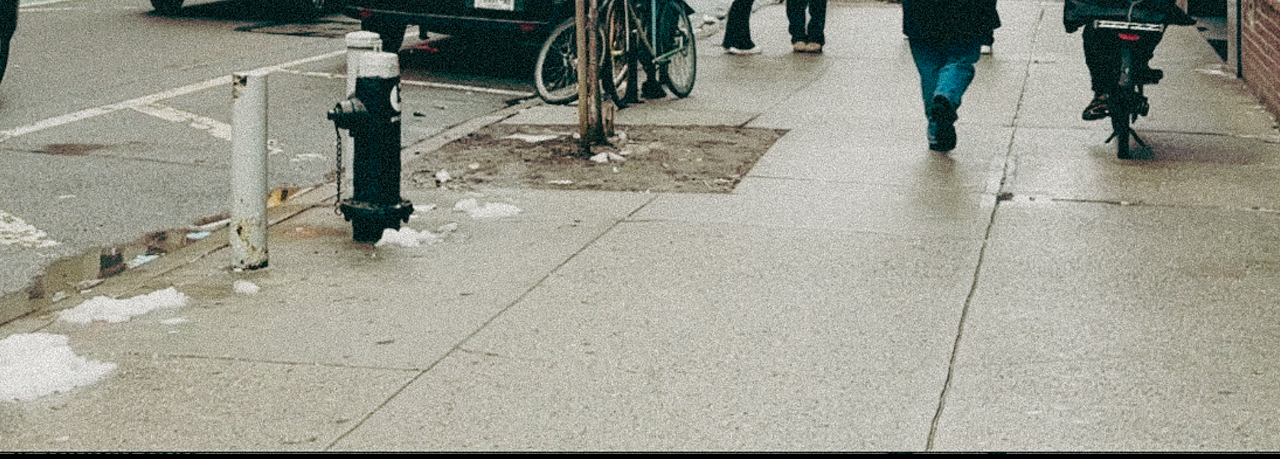
==== commit 51411ffb: "centered" ====
--- a/cat2.html
+++ b/cat2.html
@@ -23,7 +23,7 @@
 <div class="audio-container">
     <div class="audio6">
           <img src="albumimgs/indiaroad.jpg" class="album-img">
-         <img src="assets/audio6.png" id="img6">
+         <img src="assets/audio6.png" id="img6" class="record-img">
          <audio controls src="audios/roadsounds.mp3">
     </audio>
     </div>
--- a/styles.css
+++ b/styles.css
@@ -95,6 +95,12 @@
   padding: 10px;
 }
 
+.audio-container {
+  display: flex;
+  justify-content: center;
+  margin: 0 auto;
+}
+
 audio {
   display: none;
 }
@@ -103,22 +109,8 @@
   width: 100%;
   height: 100%;
   object-fit: cover;
-  top: 0;
-  left: 0;
-}
-
-/* ALBUM ON TOP */
-.album-img1 {
-  position: absolute;
-  width: 750px;
-  height: 750px;
-  margin-left: 420px;
-  margin-top: 125px;
-  z-index: 3000;            /* higher than the .audio z-index values */
-  pointer-events: auto;
-  transform: translateZ(0);
-}
-
+
+}
 .album-img {
   z-index: 10;
   cursor: pointer;
@@ -130,7 +122,7 @@
   pointer-events: none;
 }
 
-.audio1:hover .album-img,
+/*.audio1:hover .album-img,
 .audio2:hover .album-img,
 .audio3:hover .album-img,
 .audio4:hover .album-img,
@@ -152,7 +144,7 @@
 .audio20:hover .album-img {
   opacity: 0;
   pointer-events: none;
-}
+}*/
 
 
 .audio1:hover, .audio2:hover, .audio3:hover, .audio4:hover, .audio5:hover, .audio6:hover, .audio7:hover, .audio8:hover, .audio9:hover, .audio10:hover, .audio11:hover, .audio12:hover, .audio13:hover, .audio14:hover, .audio15:hover, .audio16:hover, .audio17:hover, .audio18:hover, .audio19:hover, .audio20:hover {
@@ -197,7 +189,6 @@
 .audio1, .audio6, .audio11, .audio16 {
   width: 750px;
   height: 750px;
-  margin-left: 420px;
   z-index: 150;
   margin-top: 125px;
 }
@@ -205,7 +196,6 @@
 .audio2, .audio7, .audio12, .audio17 {
   width: 900px;
   height: 900px;
-  margin-left: 350px;
   z-index: 200;
   margin-top: 225px;
 }
@@ -213,7 +203,6 @@
 .audio3, .audio8, .audio13, .audio18 {
   width: 1000px;
   height: 1000px;
-  margin-left: 300px;
   z-index: 600;
   margin-top: 325px;
 }
@@ -221,7 +210,6 @@
 .audio4, .audio9, .audio14, .audio19 {
   width: 1150px;
   height: 1150px;
-  margin-left: 220px;
   z-index: 1000;
   margin-top: 425px;
 }
@@ -229,7 +217,6 @@
 .audio5, .audio10, .audio15, .audio20 {
   width: 1300px;
   height: 1300px;
-  margin-left: 150px;
   z-index: 2000;
   margin-top: 525px;
 }
